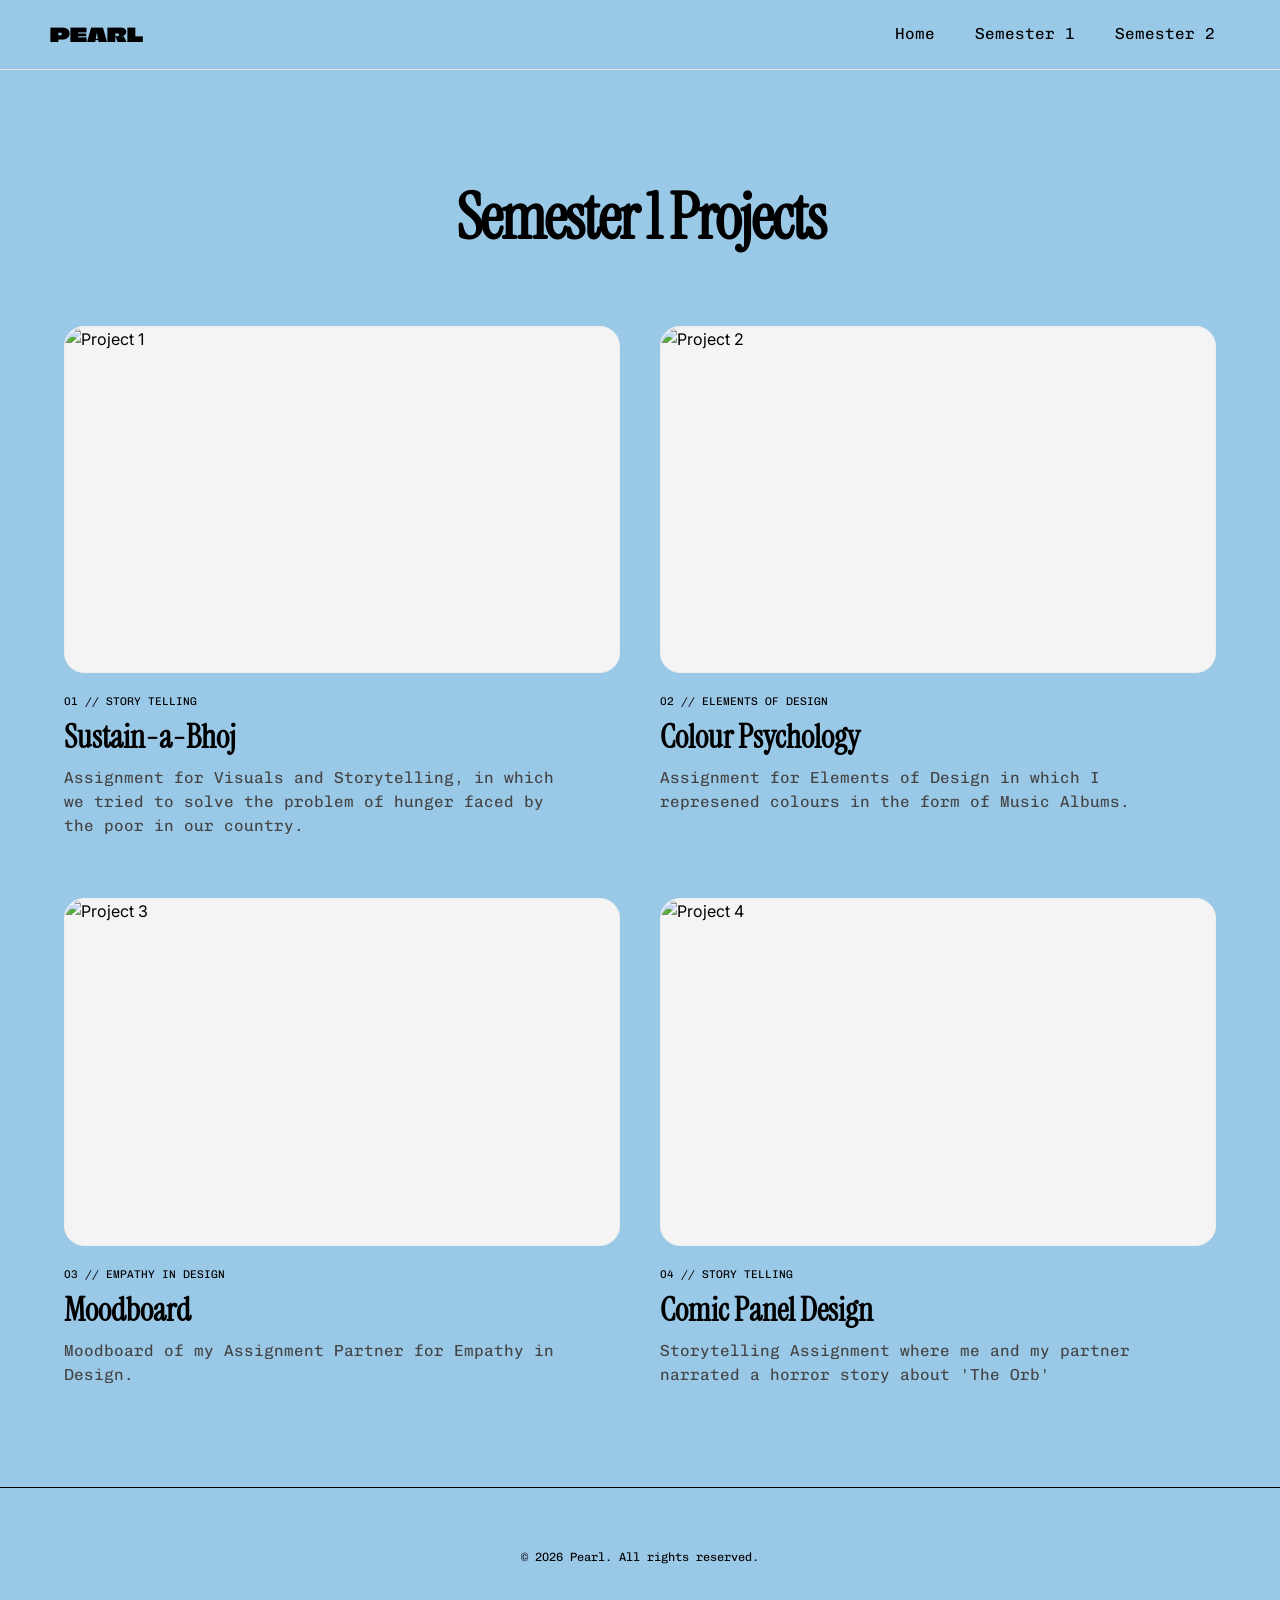
==== semester1.html @ 47390773 "Add files via upload" ====
<!DOCTYPE html>
<html lang="en">
<head>
    <meta charset="UTF-8">
    <meta name="viewport" content="width=device-width, initial-scale=1.0">
    <title>Projects | Pearl</title>
    <link rel="stylesheet" href="semester1.css">
    <link href="https://fonts.googleapis.com/css2?family=Instrument+Serif&family=Inter:wght@400;500&family=Chivo+Mono:wght@400;500&family=Climate+Crisis&display=swap" rel="stylesheet">
    <link href="https://fonts.googleapis.com/css2?family=Chivo+Mono:ital,wght@0,100..900;1,100..900&family=Climate+Crisis:YEAR@1979&family=Funnel+Display:wght@300..800&display=swap" rel="stylesheet">
</head>
<body>

    <nav class="navbar">
    <div class="logo">
        <a href="index.html">PEARL</a>
    </div>
    
    <div class="nav-links">
        <a href="index.html">Home</a>
        <a href="semester1.html">Semester 1</a>
        <a href="semester2.html">Semester 2</a>
    </div>
</nav>

    <header class="showcase-header">
        <h1>Semester 1 Projects</h1>
    </header>

    <main class="project-grid">
        <article class="project-card">
            <div class="image-box">
                <img src="sem1/assignment1.jpeg" alt="Project 1">
            </div>
            <div class="project-info">
                <span class="label">01 // Story Telling</span>
                <h2>Sustain-a-Bhoj</h2>
                <p>Assignment for Visuals and Storytelling, in which we tried to solve the problem of hunger faced by the poor in our country.</p>
            </div>
        </article>

        <article class="project-card">
            <div class="image-box">
                <img src="sem1/assignment2.jpeg" alt="Project 2">
            </div>
            <div class="project-info">
                <span class="label">02 // Elements of Design</span>
                <h2>Colour Psychology</h2>
                <p>Assignment for Elements of Design in which I represened colours in the form of Music Albums.</p>
            </div>
        </article>

        <article class="project-card">
            <div class="image-box">
                <img src="sem1/assignment3.jpeg" alt="Project 3">
            </div>
            <div class="project-info">
                <span class="label">03 // Empathy In Design</span>
                <h2>Moodboard</h2>
                <p>Moodboard of my Assignment Partner for Empathy in Design.</p>
            </div>
        </article>

        <article class="project-card">
            <div class="image-box">
                <img src="sem1/assignment4.png" alt="Project 4">
            </div>
            <div class="project-info">
                <span class="label">04 // Story Telling</span>
                <h2>Comic Panel Design</h2>
                <p>Storytelling Assignment where me and my partner narrated a horror story about 'The Orb'</p>
            </div>
        </article>
    </main>

    <footer class="footer">
        <p>© 2026 Pearl. All rights reserved.</p>
    </footer>

</body>
</html>
---- semester1.css ----
/* RESET */
* {
    margin: 0;
    padding: 0;
    box-sizing: border-box;
}

body {
    background-color: #9ac8e7;
    color: #000000;
    font-family: 'Inter', sans-serif;
    line-height: 1.5;
}

.navbar {
    display: flex;
    justify-content: space-between;
    align-items: center;
    padding: 20px 50px;
    font-family: 'Chivo Mono', monospace; /* Using monospace for that technical look */
    border-bottom: 1px solid #e5e5e5;
}

.nav-links a {
    text-decoration: none;
    color: #000000;        
    margin: 0 15px;       
    transition: opacity 0.3s ease;
}

/* Optional: Subtle hover effect */
.nav-links a:hover {
    opacity: 0.6;
}

.logo a {
    text-decoration: none; /* Removes the underline */
    color: inherit;        /* Keeps the black color from the parent div */
    display: inline-block; /* Ensures the click area is correct */
}

.logo {
    font-family: 'Climate Crisis', sans-serif;
    font-size: 1.2rem;
    /* Ensure the logo font variation settings stay intact */
    font-variation-settings: "YEAR" 1979; 
}
.nav-links a:hover { color: var(--accent-black); }

/* HEADER */
.showcase-header {
    padding: 100px 5% 60px;
    text-align: center;
}

.showcase-header h1 {
    font-family: 'Instrument Serif', serif;
    font-size: 4rem;
    letter-spacing: -2px;
}

/* 2-COLUMN GRID */
.project-grid {
    display: grid;
    grid-template-columns: 1fr 1fr; /* Exact 2-column layout */
    gap: 60px 40px; /* Vertical gap 60px, Horizontal gap 40px */
    padding: 0 5% 100px;
    max-width: 1400px;
    margin: 0 auto;
}

/* PROJECT CARD - NO FLOURISHES */
.project-card {
    display: flex;
    flex-direction: column;
}

.image-box {
    background: #f4f4f4;
    width: 100%;
    aspect-ratio: 16 / 10;
    overflow: hidden; /* CRITICAL: This clips the image to the rounded corners */
    margin-bottom: 20px;
    border: 1px solid #eee;
    
    /* ADD THIS LINE */
    border-radius: 20px; 
}

.image-box img {
    width: 100%;
    height: 100%;
    object-fit: cover;
    display: block;
    border-radius: 20px; /* Added this to match the container */
} /* <--- THIS WAS MISSING */

.label {
    display: block;
    font-family: 'Chivo Mono', monospace;
    font-size: 0.7rem;
    color: #000000;
    margin-bottom: 8px;
    text-transform: uppercase;
}

.project-info h2 {
    font-family: 'Instrument Serif', serif;
    font-size: 2rem;
    margin-bottom: 10px;
    line-height: 1.2; /* Tightens the heading to match the Dia look */
}

.project-info p {
    font-family: 'Chivo Mono', monospace;
    font-size: 1rem;
    color: #444;
    max-width: 90%;
}

/* FOOTER */
.footer {
    text-align: center;
    padding: 60px;
    font-family: 'Chivo Mono', monospace;
    font-size: 0.75rem;
    border-top: 1px solid #000;
}

/* MOBILE RESPONSIVE */
@media (max-width: 768px) {
    .project-grid {
        grid-template-columns: 1fr; /* Stack on small screens */
    }
    .showcase-header h1 {
        font-size: 2.5rem;
    }
}
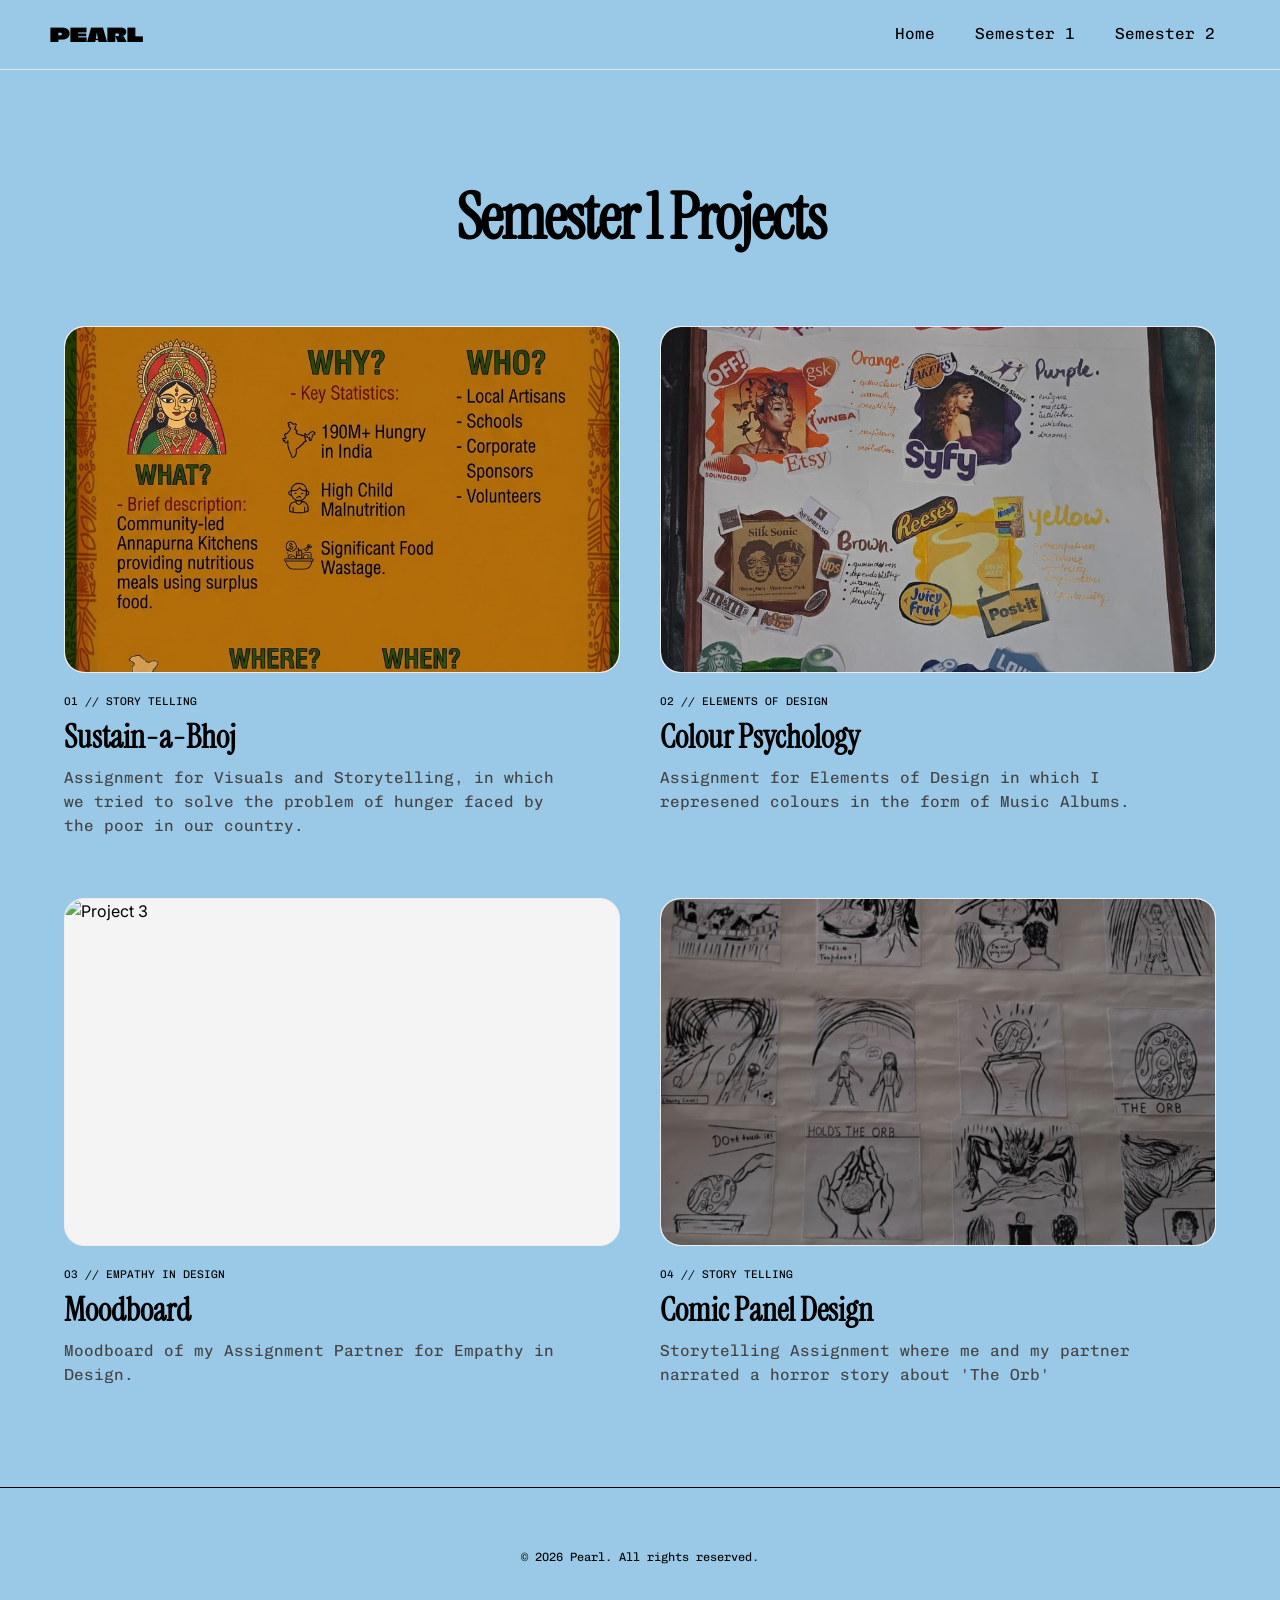
==== commit 5e03e46e: "Update semester1.html" ====
--- a/semester1.html
+++ b/semester1.html
@@ -51,7 +51,7 @@
 
         <article class="project-card">
             <div class="image-box">
-                <img src="sem1/assignment3.jpeg" alt="Project 3">
+                <img src="pearlpaavani/sem1/assignment3.jpeg" alt="Project 3">
             </div>
             <div class="project-info">
                 <span class="label">03 // Empathy In Design</span>
@@ -77,4 +77,4 @@
     </footer>
 
 </body>
-</html>+</html>
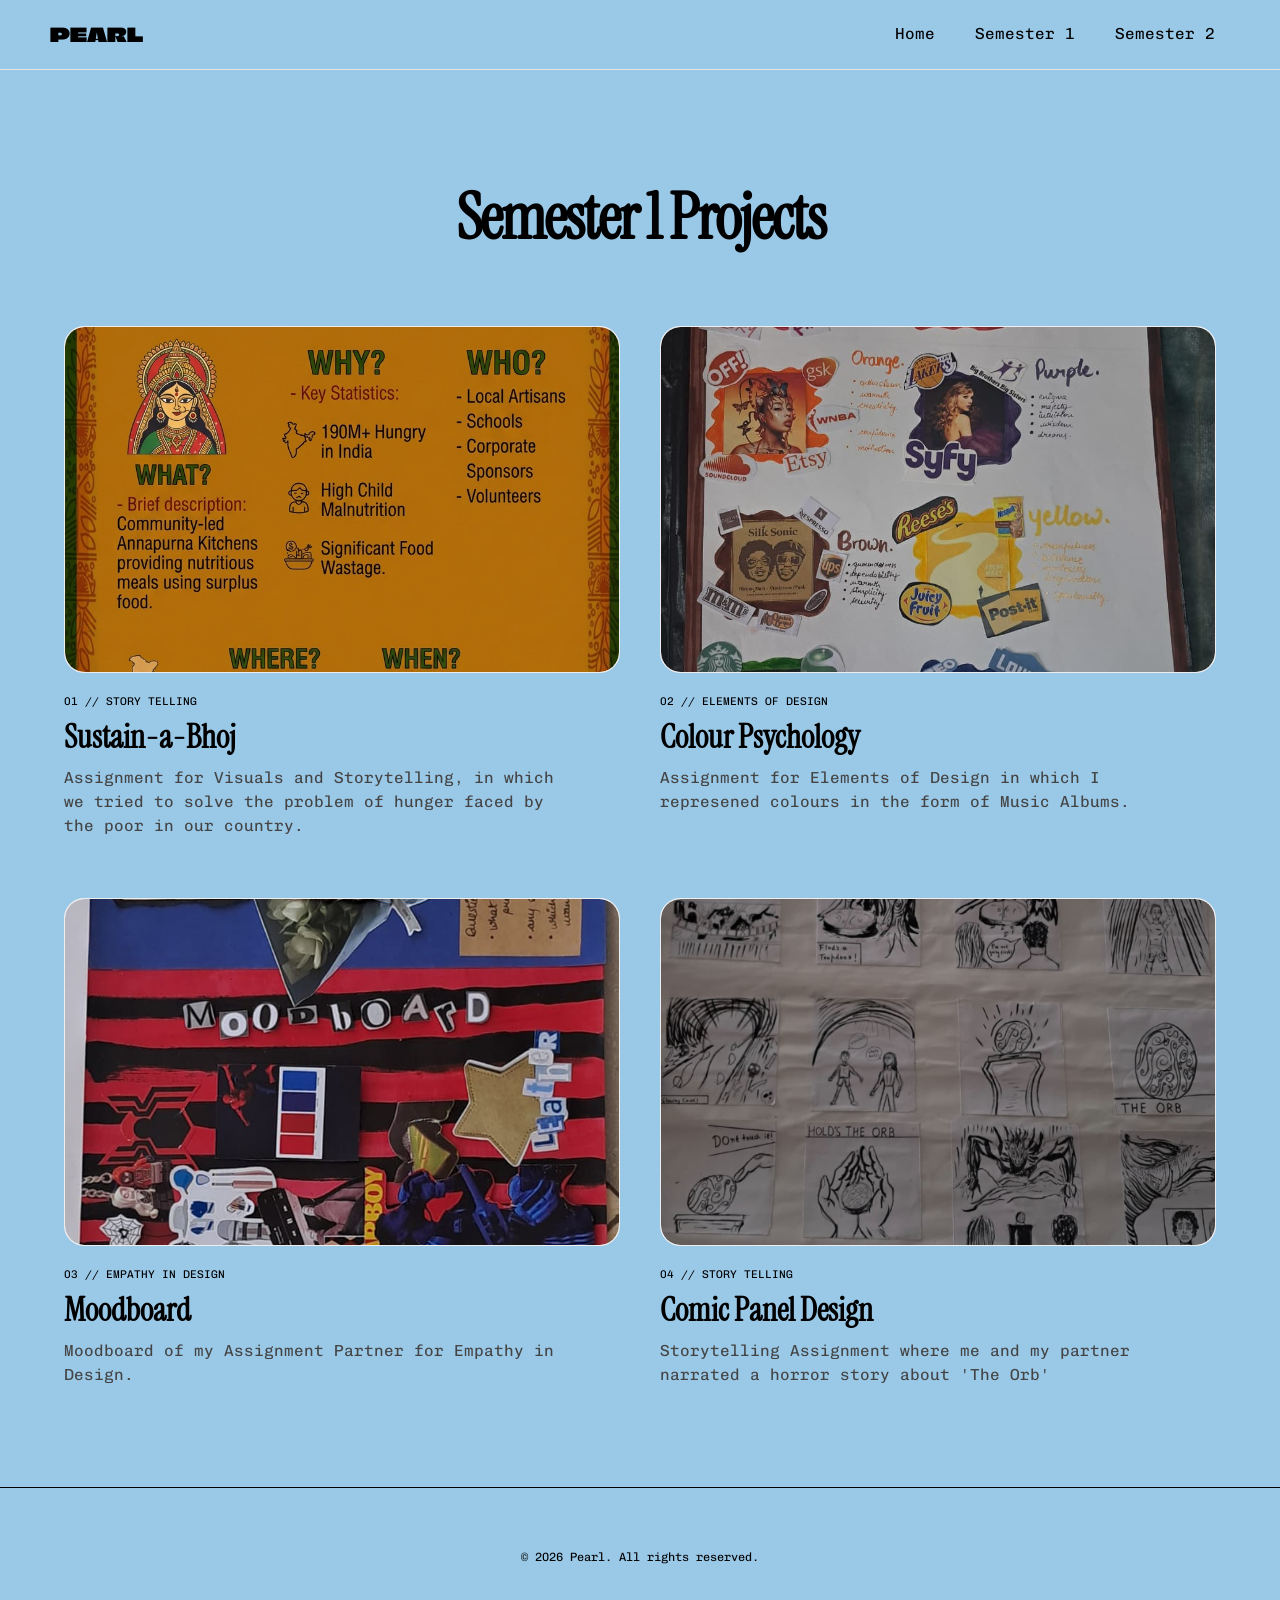
==== commit 8b8f62ca: "Update semester1.html" ====
--- a/semester1.html
+++ b/semester1.html
@@ -51,7 +51,7 @@
 
         <article class="project-card">
             <div class="image-box">
-                <img src="pearlpaavani/sem1/assignment3.jpeg" alt="Project 3">
+                <img src="sem1/assignment3.jpeg" alt="Project 3">
             </div>
             <div class="project-info">
                 <span class="label">03 // Empathy In Design</span>
